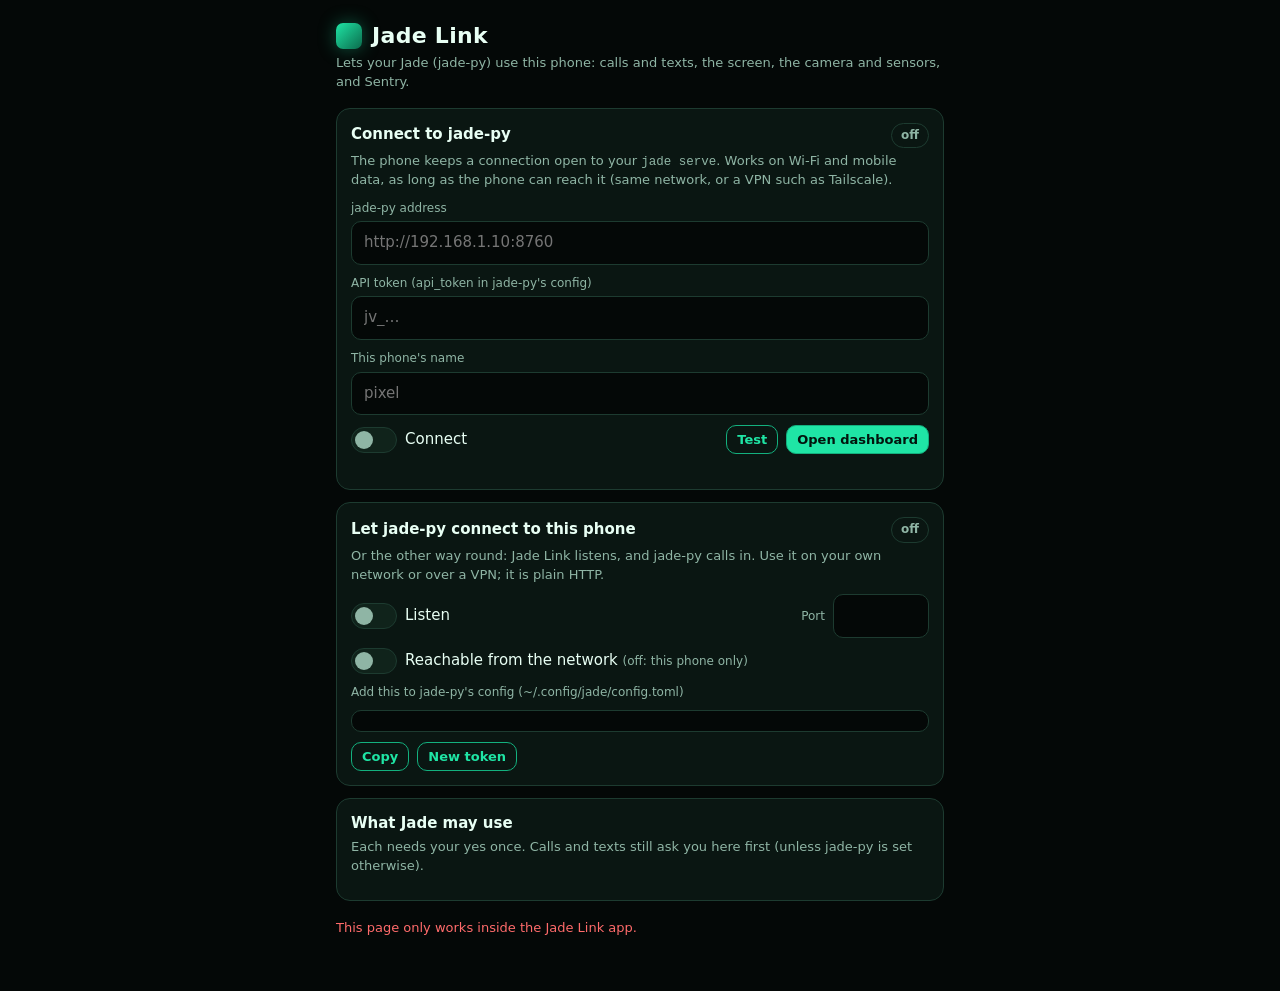
==== android/proj/assets/setup.html @ 9b559277 "Phones over Jade Link (dial-in and listening), phone/screen/senses/look/sentry tools, Jade Link Andr" ====
<!doctype html>
<html lang="en">
<head>
<meta charset="utf-8">
<meta name="viewport" content="width=device-width, initial-scale=1, viewport-fit=cover">
<title>Jade Link</title>
<style>
  :root { --bg:#040807; --bg2:#0a1612; --bg3:#10231b; --bd:#1d3b30; --fg:#e8fff4; --dim:#8fb5a5; --jade:#1fe5a5; --jade2:#13b07e; --warn:#ffcf5c; --bad:#ff6b6b; }
  * { box-sizing: border-box; }
  html, body { margin: 0; background: var(--bg); color: var(--fg); font: 15px/1.45 system-ui, -apple-system, "Segoe UI", Roboto, sans-serif; }
  body { padding: 16px 16px 40px; padding-top: max(16px, env(safe-area-inset-top)); max-width: 640px; margin: 0 auto; }
  h1 { font-size: 22px; margin: 4px 0 2px; letter-spacing: .3px; display: flex; align-items: center; gap: 10px; }
  h1 .gem { width: 26px; height: 26px; border-radius: 7px; background: linear-gradient(135deg, var(--jade), #0b6b4c); box-shadow: 0 0 18px rgba(31,229,165,.35); }
  .sub { color: var(--dim); margin: 0 0 16px; font-size: 13px; }
  section { background: var(--bg2); border: 1px solid var(--bd); border-radius: 14px; padding: 14px; margin: 12px 0; }
  section h2 { font-size: 15px; margin: 0 0 4px; display: flex; justify-content: space-between; align-items: center; gap: 8px; }
  section p.help { color: var(--dim); font-size: 13px; margin: 0 0 10px; }
  label.f { display: block; font-size: 12px; color: var(--dim); margin: 10px 0 4px; }
  input[type=text], input[type=url], input[type=password], input[type=number] { width: 100%; padding: 10px 12px; border-radius: 10px; border: 1px solid var(--bd); background: var(--bg); color: var(--fg); font: inherit; }
  input:focus { outline: 2px solid var(--jade2); outline-offset: 0; border-color: transparent; }
  .row { display: flex; gap: 8px; align-items: center; flex-wrap: wrap; margin-top: 10px; }
  button { appearance: none; border: 1px solid var(--jade2); background: var(--jade); color: #02140d; font: 600 14px system-ui, sans-serif; padding: 9px 14px; border-radius: 10px; }
  button.ghost { background: transparent; color: var(--jade); }
  button.small { padding: 6px 10px; font-size: 13px; }
  button:active { transform: translateY(1px); }
  .pill { font-size: 12px; font-weight: 600; padding: 3px 9px; border-radius: 999px; border: 1px solid var(--bd); color: var(--dim); white-space: nowrap; }
  .pill.ok { color: var(--jade); border-color: var(--jade2); }
  .pill.warn { color: var(--warn); border-color: #7a6526; }
  .pill.bad { color: var(--bad); border-color: #7a2f2f; }
  .switch { position: relative; width: 46px; height: 26px; flex: none; }
  .switch input { opacity: 0; width: 0; height: 0; }
  .switch span { position: absolute; inset: 0; background: var(--bg3); border: 1px solid var(--bd); border-radius: 99px; transition: .15s; }
  .switch span::after { content: ""; position: absolute; left: 3px; top: 3px; width: 18px; height: 18px; border-radius: 50%; background: var(--dim); transition: .15s; }
  .switch input:checked + span { background: rgba(31,229,165,.2); border-color: var(--jade2); }
  .switch input:checked + span::after { left: 23px; background: var(--jade); }
  .item { display: flex; justify-content: space-between; align-items: center; gap: 10px; padding: 9px 0; border-top: 1px solid var(--bd); }
  .item:first-of-type { border-top: 0; }
  .item .t { font-size: 14px; } .item .d { font-size: 12px; color: var(--dim); }
  code, .mono { font-family: ui-monospace, "SF Mono", Menlo, Consolas, monospace; font-size: 12.5px; }
  pre { background: var(--bg); border: 1px solid var(--bd); border-radius: 10px; padding: 10px; overflow-x: auto; white-space: pre-wrap; word-break: break-all; margin: 8px 0 0; }
  .ask { border: 1px solid var(--jade2); background: rgba(31,229,165,.06); border-radius: 12px; padding: 12px; margin-top: 8px; }
  .ask .t { font-weight: 700; } .ask .d { white-space: pre-wrap; color: var(--fg); opacity: .9; margin: 6px 0 10px; font-size: 14px; }
  .msg { font-size: 13px; margin-top: 8px; min-height: 1em; }
  .msg.ok { color: var(--jade); } .msg.bad { color: var(--bad); }
  footer { color: var(--dim); font-size: 12px; text-align: center; margin-top: 18px; }
  #asksBox:empty { display: none; }
</style>
</head>
<body>
<h1><span class="gem" aria-hidden="true"></span>Jade Link</h1>
<p class="sub">Lets your Jade (jade-py) use this phone: calls and texts, the screen, the camera and sensors, and Sentry.</p>

<section id="asksBox" aria-live="polite"></section>

<section>
  <h2>Connect to jade-py <span id="dialPill" class="pill">off</span></h2>
  <p class="help">The phone keeps a connection open to your <code>jade serve</code>. Works on Wi-Fi and mobile data, as long as the phone can reach it (same network, or a VPN such as Tailscale).</p>
  <label class="f" for="server">jade-py address</label>
  <input id="server" type="url" inputmode="url" placeholder="http://192.168.1.10:8760" autocomplete="off" autocapitalize="off" spellcheck="false">
  <label class="f" for="token">API token (api_token in jade-py's config)</label>
  <input id="token" type="password" placeholder="jv_…" autocomplete="off" autocapitalize="off" spellcheck="false">
  <label class="f" for="name">This phone's name</label>
  <input id="name" type="text" placeholder="pixel" autocomplete="off" autocapitalize="off" spellcheck="false">
  <div class="row">
    <label class="switch" title="Connect"><input id="dialOut" type="checkbox"><span></span></label><span>Connect</span>
    <span style="flex:1"></span>
    <button class="ghost small" id="testBtn">Test</button>
    <button class="small" id="dashBtn">Open dashboard</button>
  </div>
  <div id="dialMsg" class="msg" role="status"></div>
</section>

<section>
  <h2>Let jade-py connect to this phone <span id="listenPill" class="pill">off</span></h2>
  <p class="help">Or the other way round: Jade Link listens, and jade-py calls in. Use it on your own network or over a VPN; it is plain HTTP.</p>
  <div class="row" style="margin-top:0">
    <label class="switch" title="Listen"><input id="listen" type="checkbox"><span></span></label><span>Listen</span>
    <span style="flex:1"></span>
    <label for="port" class="d" style="color:var(--dim);font-size:12px">Port</label>
    <input id="port" type="number" min="1024" max="65535" style="width:96px">
  </div>
  <div class="row">
    <label class="switch" title="Whole network"><input id="lan" type="checkbox"><span></span></label><span>Reachable from the network <span class="d" style="color:var(--dim);font-size:12px">(off: this phone only)</span></span>
  </div>
  <label class="f">Add this to jade-py's config (~/.config/jade/config.toml)</label>
  <pre id="snippet" class="mono"></pre>
  <div class="row"><button class="ghost small" id="copyBtn">Copy</button><button class="ghost small" id="newTokBtn">New token</button></div>
</section>

<section>
  <h2>What Jade may use</h2>
  <p class="help">Each needs your yes once. Calls and texts still ask you here first (unless jade-py is set otherwise).</p>
  <div id="access"></div>
</section>

<footer id="foot"></footer>

<script>
const $ = id => document.getElementById(id);
const L = window.JadeLink;
const esc = s => String(s ?? '').replace(/[&<>"']/g, c => ({ '&': '&amp;', '<': '&lt;', '>': '&gt;', '"': '&quot;', "'": '&#39;' })[c]);
let cfg = {}, st = {}, dirty = false;

function load() {
  try { cfg = JSON.parse(L.config()); } catch { cfg = {}; }
  $('server').value = cfg.server || ''; $('token').value = cfg.token || ''; $('name').value = cfg.name || '';
  $('dialOut').checked = !!cfg.dial_out; $('listen').checked = !!cfg.listen; $('port').value = cfg.port || 8765; $('lan').checked = cfg.lan !== false;
  $('foot').textContent = `Jade Link ${cfg.version || ''} · ${cfg.model || ''} · device ${cfg.device_id || ''}`;
  snippet();
}

function save(extra = {}) {
  const o = { server: $('server').value.trim(), token: $('token').value.trim(), name: $('name').value.trim(), dial_out: $('dialOut').checked,
              listen: $('listen').checked, port: +$('port').value || 8765, lan: $('lan').checked, ...extra };
  const r = JSON.parse(L.save(JSON.stringify(o)));
  if (r.error) msg('dialMsg', r.error, false);
  cfg = { ...cfg, ...o }; dirty = false; snippet(); refresh();
}

function snippet() {
  const name = ($('name').value.trim() || cfg.model || 'phone').toLowerCase().replace(/[^\w.-]+/g, '-');
  const ip = (st.ips || []).find(a => !a.startsWith('127.')) || '<phone-ip>';
  $('snippet').textContent = `[[phones]]\nname = "${name}"\nurl = "http://${ip}:${$('port').value || 8765}"\ntoken = "${cfg.listen_token || ''}"`;
}

function msg(id, text, ok) { const e = $(id); e.textContent = text; e.className = 'msg ' + (ok === true ? 'ok' : ok === false ? 'bad' : ''); }

function pill(id, text, kind) { const e = $(id); e.textContent = text; e.className = 'pill ' + (kind || ''); }

function refresh() {
  try { st = JSON.parse(L.status()); } catch { return; }
  const d = st.link?.dial_out || {}, l = st.link?.listen || {};
  if (!cfg.dial_out) pill('dialPill', 'off'); else if (d.connected) pill('dialPill', 'connected' + (d.name ? ' as ' + d.name : ''), 'ok'); else pill('dialPill', d.error ? 'not connected' : 'connecting…', d.error ? 'bad' : 'warn');
  if (cfg.dial_out && !d.connected && d.error) msg('dialMsg', d.error, false); else if (cfg.dial_out && d.connected) msg('dialMsg', `Jade has asked ${d.answered || 0} thing${d.answered === 1 ? '' : 's'} since it connected.`, true);
  if (!cfg.listen) pill('listenPill', 'off'); else if (l.listening) pill('listenPill', 'listening on ' + (l.port || cfg.port), 'ok'); else pill('listenPill', l.error ? 'cannot listen' : 'starting…', l.error ? 'bad' : 'warn');
  snippet();
  asks(st.asks || []);
  access(st.info || {});
}

function asks(list) {
  const box = $('asksBox');
  if (!list.length) { box.innerHTML = ''; return; }
  box.innerHTML = '<h2>Jade is asking</h2>' + list.map(a => `<div class="ask"><div class="t">${esc(a.title)}</div><div class="d">${esc(a.detail)}</div>
    <div class="row" style="margin:0"><button class="ghost" data-no="${esc(a.id)}">Don't</button><button data-yes="${esc(a.id)}">Allow</button></div></div>`).join('');
}

function access(info) {
  const p = info.permissions || {};
  const perm = (...k) => k.every(x => p['android.permission.' + x] !== false);
  const rows = [
    ['Calls, texts and contacts', 'place calls, send and read texts, look up contacts', perm('CALL_PHONE', 'SEND_SMS', 'READ_SMS', 'READ_CONTACTS', 'READ_PHONE_STATE'), 'perms:phone'],
    ['Camera, microphone, location', 'photos, recordings, where the phone is', perm('CAMERA', 'RECORD_AUDIO', 'ACCESS_FINE_LOCATION'), 'perms:senses'],
    ['Notifications', 'so Jade Link can show Jade\'s questions', perm('POST_NOTIFICATIONS'), 'perms:notify'],
    ['Screen control', 'read and tap in other apps (Accessibility → Jade Link)', !!info.screen_control, 'accessibility'],
    ['Notification access', 'Sentry rules that react to other apps\' notifications', !!info.notification_access, 'notifications'],
    ['Open apps from the background', 'alarms, calls, links: "Display over other apps"', !!info.can_open_apps, 'overlay'],
    ['Change brightness', '"Modify system settings"', !!st.can_write_settings, 'write_settings'],
    ['Stay connected', 'battery optimisation off, so Android does not cut the link', !st.battery_optimized, 'battery'],
  ];
  $('access').innerHTML = rows.map(([t, d, ok, act]) => `<div class="item"><div><div class="t">${esc(t)}</div><div class="d">${esc(d)}</div></div>
    ${ok ? '<span class="pill ok">on</span>' : `<button class="small ghost" data-act="${act}">Allow</button>`}</div>`).join('');
}

const PERMS = {
  phone: ['CALL_PHONE', 'ANSWER_PHONE_CALLS', 'READ_PHONE_STATE', 'READ_CALL_LOG', 'SEND_SMS', 'READ_SMS', 'RECEIVE_SMS', 'READ_CONTACTS', 'BLUETOOTH_CONNECT', 'BLUETOOTH_SCAN'],
  senses: ['CAMERA', 'RECORD_AUDIO', 'ACCESS_FINE_LOCATION', 'ACCESS_COARSE_LOCATION', 'ACTIVITY_RECOGNITION'],
  notify: ['POST_NOTIFICATIONS'],
};

document.addEventListener('click', e => {
  const t = e.target.closest('button'); if (!t) return;
  if (t.dataset.yes) { L.answer(t.dataset.yes, true); setTimeout(refresh, 150); return; }
  if (t.dataset.no) { L.answer(t.dataset.no, false); setTimeout(refresh, 150); return; }
  const act = t.dataset.act;
  if (act) { if (act.startsWith('perms:')) L.requestPerms(PERMS[act.slice(6)].map(x => 'android.permission.' + x).join(',')); else L.open(act); return; }
  if (t.id === 'testBtn') { msg('dialMsg', 'Checking…'); L.test($('server').value.trim(), $('token').value.trim()); }
  if (t.id === 'dashBtn') { if (dirty) save(); if (!$('server').value.trim()) return msg('dialMsg', 'Enter jade-py\'s address first.', false); L.dashboard(); }
  if (t.id === 'copyBtn') { navigator.clipboard?.writeText($('snippet').textContent).then(() => { t.textContent = 'Copied'; setTimeout(() => t.textContent = 'Copy', 1500); }).catch(() => {}); }
  if (t.id === 'newTokBtn') { cfg.listen_token = L.newListenToken(); snippet(); }
});
for (const id of ['dialOut', 'listen', 'lan']) $(id).addEventListener('change', () => save());
for (const id of ['server', 'token', 'name', 'port']) { $(id).addEventListener('input', () => { dirty = true; if (id === 'name' || id === 'port') snippet(); }); $(id).addEventListener('change', () => save()); }

window.onTest = r => msg('dialMsg', r.ok ? `jade-py ${r.status?.version || ''} answers (model ${r.status?.model || '?'}).` : r.error, !!r.ok);
window.onPerms = () => refresh();
window.onResume = () => refresh();
if (L) { load(); refresh(); setInterval(() => { if (!document.hidden) refresh(); }, 2000); }
else document.body.insertAdjacentHTML('beforeend', '<p class="msg bad">This page only works inside the Jade Link app.</p>');
</script>
</body>
</html>
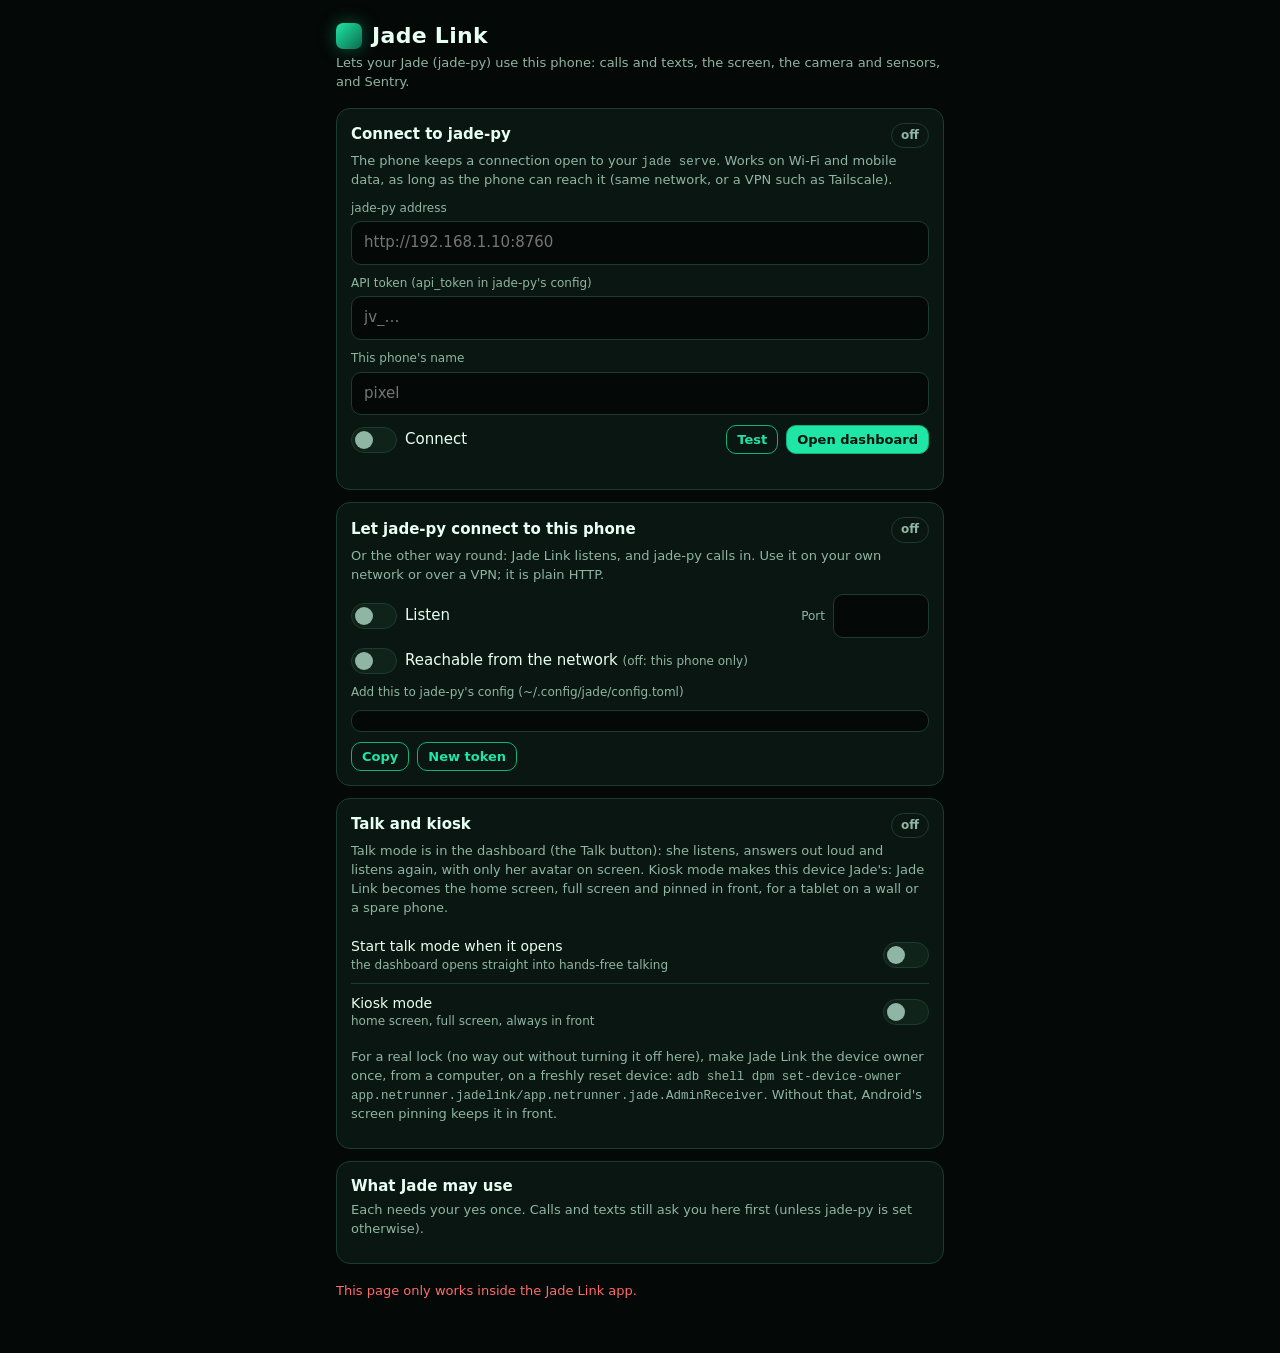
==== commit 9feca4b8: "Web dashboard (app look, drawer, avatar, talk mode), Jade Link talk voice and kiosk mode, /v1/transc" ====
--- a/android/proj/assets/setup.html
+++ b/android/proj/assets/setup.html
@@ -88,6 +88,14 @@
 </section>
 
 <section>
+  <h2>Talk and kiosk <span id="kioskPill" class="pill">off</span></h2>
+  <p class="help">Talk mode is in the dashboard (the Talk button): she listens, answers out loud and listens again, with only her avatar on screen. Kiosk mode makes this device Jade's: Jade Link becomes the home screen, full screen and pinned in front, for a tablet on a wall or a spare phone.</p>
+  <div class="item"><div><div class="t">Start talk mode when it opens</div><div class="d">the dashboard opens straight into hands-free talking</div></div><label class="switch"><input id="autoTalk" type="checkbox"><span></span></label></div>
+  <div class="item"><div><div class="t">Kiosk mode</div><div class="d" id="kioskNote">home screen, full screen, always in front</div></div><label class="switch"><input id="kiosk" type="checkbox"><span></span></label></div>
+  <p class="help" style="margin-top:8px">For a real lock (no way out without turning it off here), make Jade Link the device owner once, from a computer, on a freshly reset device: <code>adb shell dpm set-device-owner app.netrunner.jadelink/app.netrunner.jade.AdminReceiver</code>. Without that, Android's screen pinning keeps it in front.</p>
+</section>
+
+<section>
   <h2>What Jade may use</h2>
   <p class="help">Each needs your yes once. Calls and texts still ask you here first (unless jade-py is set otherwise).</p>
   <div id="access"></div>
@@ -105,12 +113,13 @@
   try { cfg = JSON.parse(L.config()); } catch { cfg = {}; }
   $('server').value = cfg.server || ''; $('token').value = cfg.token || ''; $('name').value = cfg.name || '';
   $('dialOut').checked = !!cfg.dial_out; $('listen').checked = !!cfg.listen; $('port').value = cfg.port || 8765; $('lan').checked = cfg.lan !== false;
+  $('autoTalk').checked = !!cfg.auto_talk;
   $('foot').textContent = `Jade Link ${cfg.version || ''} · ${cfg.model || ''} · device ${cfg.device_id || ''}`;
   snippet();
 }
 
 function save(extra = {}) {
-  const o = { server: $('server').value.trim(), token: $('token').value.trim(), name: $('name').value.trim(), dial_out: $('dialOut').checked,
+  const o = { auto_talk: $('autoTalk').checked, server: $('server').value.trim(), token: $('token').value.trim(), name: $('name').value.trim(), dial_out: $('dialOut').checked,
               listen: $('listen').checked, port: +$('port').value || 8765, lan: $('lan').checked, ...extra };
   const r = JSON.parse(L.save(JSON.stringify(o)));
   if (r.error) msg('dialMsg', r.error, false);
@@ -134,6 +143,10 @@
   if (cfg.dial_out && !d.connected && d.error) msg('dialMsg', d.error, false); else if (cfg.dial_out && d.connected) msg('dialMsg', `Jade has asked ${d.answered || 0} thing${d.answered === 1 ? '' : 's'} since it connected.`, true);
   if (!cfg.listen) pill('listenPill', 'off'); else if (l.listening) pill('listenPill', 'listening on ' + (l.port || cfg.port), 'ok'); else pill('listenPill', l.error ? 'cannot listen' : 'starting…', l.error ? 'bad' : 'warn');
   snippet();
+  const k = st.kiosk || {};
+  $('kiosk').checked = !!k.on;
+  if (!k.on) pill('kioskPill', 'off'); else if (k.locked) pill('kioskPill', k.owner ? 'locked (owner)' : 'locked', 'ok'); else pill('kioskPill', k.pinned ? 'pinned' : 'on', 'warn');
+  $('kioskNote').textContent = !k.on ? 'home screen, full screen, always in front' : k.locked ? 'on and locked: turn it off here to leave' : k.pinned ? 'on: pinned to the screen (hold Back and Overview to unpin)' : 'on: choose Jade Link as the home app if Android asks';
   asks(st.asks || []);
   access(st.info || {});
 }
@@ -149,6 +162,7 @@
   const p = info.permissions || {};
   const perm = (...k) => k.every(x => p['android.permission.' + x] !== false);
   const rows = [
+    ['Talk mode voice', 'speech recognizer and text-to-speech on this device', !!(st.voice && st.speech_recognizer && perm('RECORD_AUDIO')), 'perms:senses'],
     ['Calls, texts and contacts', 'place calls, send and read texts, look up contacts', perm('CALL_PHONE', 'SEND_SMS', 'READ_SMS', 'READ_CONTACTS', 'READ_PHONE_STATE'), 'perms:phone'],
     ['Camera, microphone, location', 'photos, recordings, where the phone is', perm('CAMERA', 'RECORD_AUDIO', 'ACCESS_FINE_LOCATION'), 'perms:senses'],
     ['Notifications', 'so Jade Link can show Jade\'s questions', perm('POST_NOTIFICATIONS'), 'perms:notify'],
@@ -180,6 +194,8 @@
   if (t.id === 'newTokBtn') { cfg.listen_token = L.newListenToken(); snippet(); }
 });
 for (const id of ['dialOut', 'listen', 'lan']) $(id).addEventListener('change', () => save());
+$('autoTalk').addEventListener('change', () => save({ auto_talk: $('autoTalk').checked }));
+$('kiosk').addEventListener('change', () => { try { window.NetrunnerAndroid.setKiosk($('kiosk').checked); } catch {} setTimeout(refresh, 800); });
 for (const id of ['server', 'token', 'name', 'port']) { $(id).addEventListener('input', () => { dirty = true; if (id === 'name' || id === 'port') snippet(); }); $(id).addEventListener('change', () => save()); }
 
 window.onTest = r => msg('dialMsg', r.ok ? `jade-py ${r.status?.version || ''} answers (model ${r.status?.model || '?'}).` : r.error, !!r.ok);
